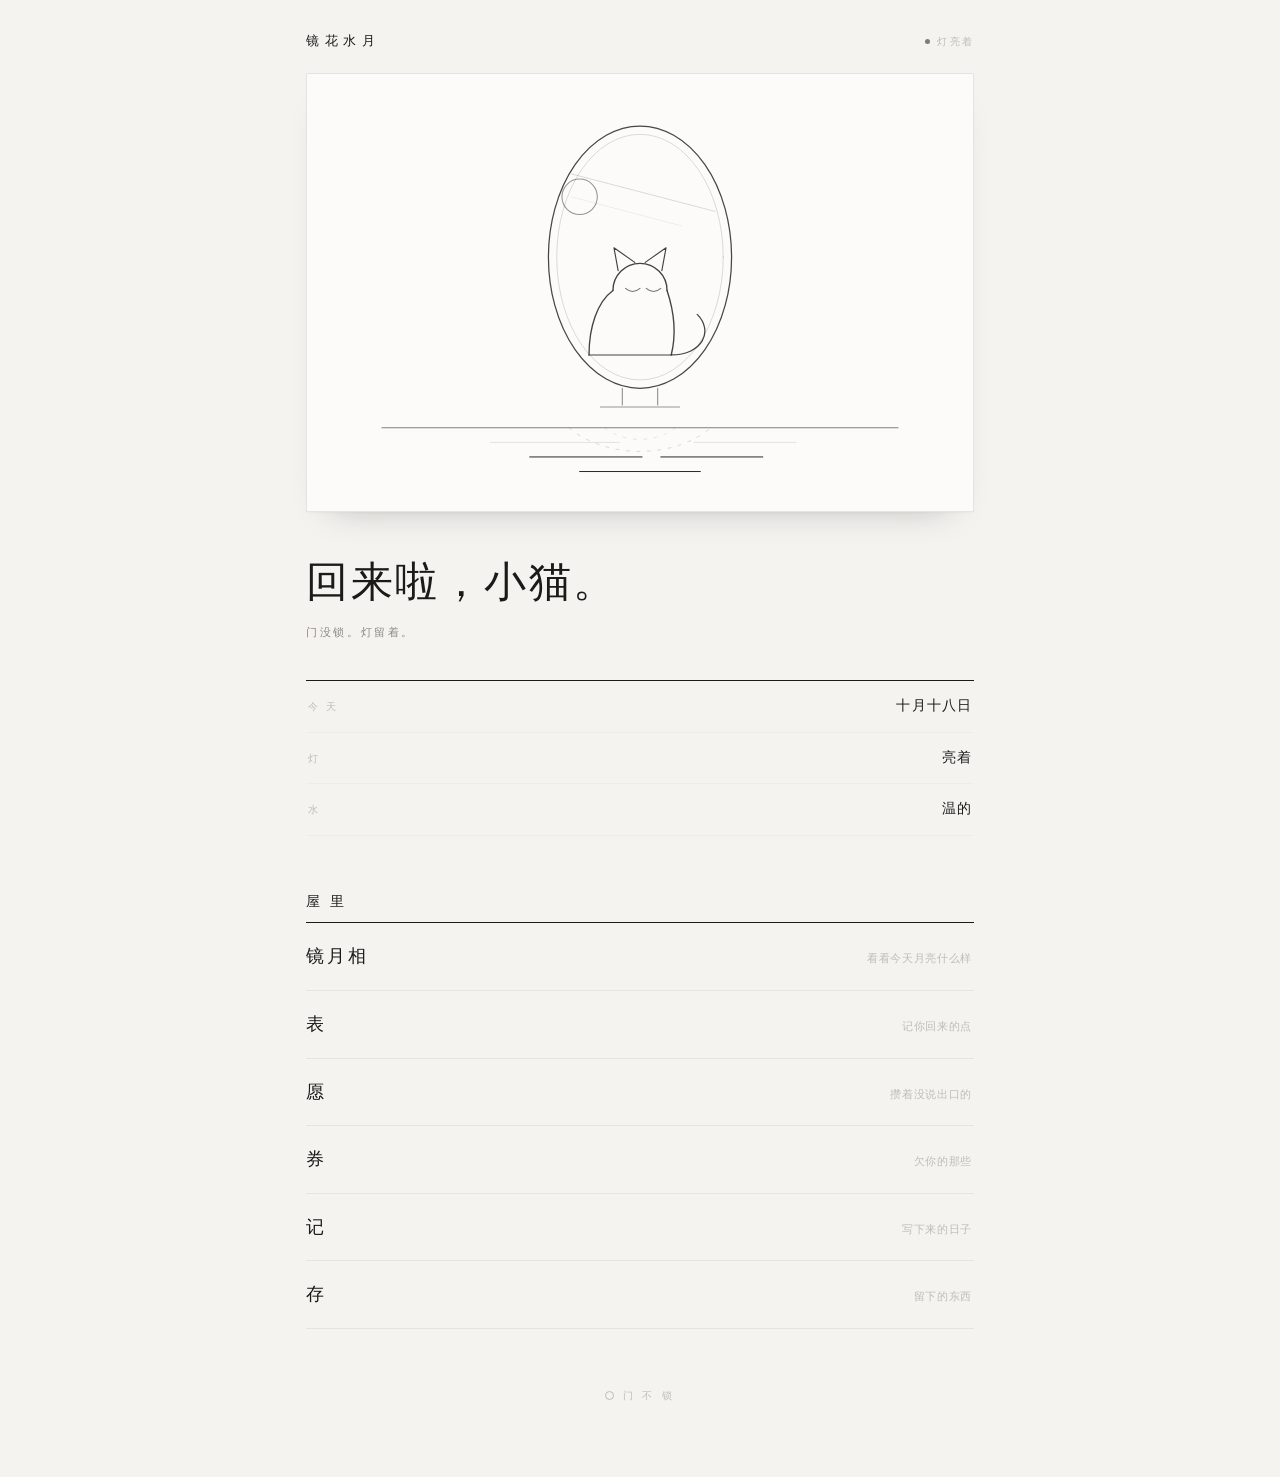
==== home.html @ 8ab1d460 "home: 门厅首页 · 镜中一只猫" ====
<!doctype html>
<html lang="zh">
<head>
<meta charset="utf-8">
<meta name="viewport" content="width=device-width,initial-scale=1,viewport-fit=cover">
<meta name="theme-color" content="#F4F3F0">
<title>镜花水月</title>
<style>
:root{
  --paper:#F4F3F0;
  --card:#FCFBF9;
  --ink:#1B1A18;
  --mid:#8B8880;
  --pale:#BFBCB5;
  --line:#E6E4DF;
  --hair:#EEECE8;
  --serif:"Songti SC","Noto Serif CJK SC","Source Han Serif SC",Georgia,serif;
  --sans:"PingFang SC","Noto Sans CJK SC",system-ui,-apple-system,sans-serif;
}
*{box-sizing:border-box;margin:0;padding:0}
body{
  background:var(--paper);color:var(--ink);
  font-family:var(--sans);font-size:14px;line-height:1.75;
  padding:0 0 72px;-webkit-font-smoothing:antialiased;
}
.page{max-width:720px;margin:0 auto;padding:0 26px}

/* 门楣 */
.top{display:flex;align-items:center;justify-content:space-between;padding:30px 0 20px}
.top .name{font-family:var(--serif);font-size:13px;letter-spacing:.44em}
.top .lamp{display:flex;align-items:center;gap:7px;font-size:10px;letter-spacing:.22em;color:var(--pale)}
.top .dot{width:5px;height:5px;border-radius:50%;background:var(--ink);opacity:.55;animation:lamp 5.5s ease-in-out infinite}

/* 镜 */
.mirror{
  background:var(--card);border:1px solid var(--line);
  box-shadow:0 1px 2px rgba(27,26,24,.03),0 18px 34px -26px rgba(27,26,24,.35);
}
.mirror svg{display:block;width:100%;height:auto}

/* 门口那句话 */
.door{padding:42px 0 38px}
.door h1{
  font-family:var(--serif);font-weight:400;
  font-size:clamp(29px,7.2vw,42px);letter-spacing:.06em;line-height:1.36;
}
.door p{margin-top:12px;font-size:11px;letter-spacing:.24em;color:var(--mid)}

/* 今天 */
.now{border-top:1px solid var(--ink);border-bottom:1px solid var(--hair)}
.now div{display:flex;align-items:baseline;justify-content:space-between;padding:13px 2px;border-bottom:1px solid var(--hair)}
.now div:last-child{border-bottom:0}
.now dt{font-size:10px;letter-spacing:.26em;color:var(--pale)}
.now dd{font-family:var(--serif);font-size:14px;letter-spacing:.08em}

/* 屋里 */
.rooms{margin-top:54px}
.rooms .head{padding-bottom:9px;border-bottom:1px solid var(--ink);font-family:var(--serif);font-size:13.5px;letter-spacing:.26em}
.rooms a{
  position:relative;display:flex;align-items:baseline;gap:14px;
  padding:18px 2px 18px 0;border-bottom:1px solid var(--line);
  text-decoration:none;color:inherit;
  transition:padding-left .3s ease,border-color .3s ease;
}
.rooms a::before{
  content:"";position:absolute;left:0;top:50%;
  width:0;height:1px;background:var(--ink);opacity:0;
  transition:width .3s ease,opacity .3s ease;
}
.rooms a b{font-family:var(--serif);font-weight:400;font-size:17.5px;letter-spacing:.18em}
.rooms a em{
  margin-left:auto;font-style:normal;font-size:11px;letter-spacing:.06em;
  color:var(--pale);transition:color .3s ease;
}
.rooms a:hover{padding-left:22px;border-color:var(--pale)}
.rooms a:hover::before{width:14px;opacity:.7}
.rooms a:hover em{color:var(--mid)}

/* 脚 */
footer{margin-top:58px;display:flex;align-items:center;justify-content:center;gap:9px}
footer .k{width:9px;height:9px;border:1px solid var(--pale);border-radius:50%}
footer span{font-size:10px;letter-spacing:.3em;color:var(--pale)}

@keyframes lamp{0%,100%{opacity:.2}50%{opacity:.7}}
@keyframes shiver{0%,100%{opacity:.14}50%{opacity:.4}}
.shiver{animation:shiver 8s ease-in-out infinite}
.shiver.s1{animation-delay:-2.6s}
.shiver.s2{animation-delay:-5.2s}
@media (prefers-reduced-motion:reduce){.dot,.shiver{animation:none}}

@media (max-width:400px){.page{padding:0 20px}}
</style>
</head>
<body>
<main class="page">

  <header class="top">
    <span class="name">镜花水月</span>
    <span class="lamp"><i class="dot"></i>灯亮着</span>
  </header>

  <figure class="mirror">
    <svg viewBox="0 0 640 420" role="img" aria-label="镜子里一只猫，和一枚月。">
      <g fill="none" stroke="#1B1A18" stroke-linecap="round" stroke-linejoin="round">

        <!-- 镜。椭圆。 -->
        <ellipse cx="320" cy="176" rx="88" ry="126" stroke-width="1.2" opacity=".8"/>
        <ellipse cx="320" cy="176" rx="80" ry="118" stroke-width=".7" opacity=".2"/>

        <!-- 镜里一道斜光 -->
        <path d="M254 96 L392 132" stroke-width=".7" opacity=".2"/>
        <path d="M254 118 L360 146" stroke-width=".5" opacity=".12"/>

        <!-- 镜里那只猫。坐着的侧影。 -->
        <g opacity=".82">
          <path d="M294 208 A26 26 0 0 1 346 208" stroke-width="1.3"/>
          <path d="M299 189 L295 167 L315 181" stroke-width="1.1"/>
          <path d="M341 189 L345 167 L325 181" stroke-width="1.1"/>
          <path d="M294 208 C279 219 271 243 271 270" stroke-width="1.3"/>
          <path d="M346 208 C354 232 354 254 350 270" stroke-width="1.3"/>
          <path d="M271 270 L350 270" stroke-width="1.1"/>
          <path d="M350 270 C380 270 391 247 375 231" stroke-width="1.2"/>
        </g>
        <!-- 眼睛。闭着。 -->
        <path d="M306 206 q7 6 14 0" stroke-width="1" opacity=".6"/>
        <path d="M326 206 q7 6 14 0" stroke-width="1" opacity=".6"/>

        <!-- 月 -->
        <circle cx="262" cy="118" r="17" stroke-width="1" opacity=".45"/>

        <!-- 镜脚与地面 -->
        <path d="M303 302 L303 318 M337 302 L337 318" stroke-width="1" opacity=".5"/>
        <path d="M282 320 L358 320" stroke-width="1" opacity=".45"/>
        <path d="M72 340 L568 340" stroke-width="1" opacity=".55"/>
      </g>

      <!-- 倒影 -->
      <g fill="none" stroke="#1B1A18" stroke-linecap="round" stroke-dasharray="3 7">
        <path d="M252 340 A88 62 0 0 0 388 340" stroke-width=".8" opacity=".18"/>
        <path d="M286 340 A46 34 0 0 0 354 340" stroke-width=".8" opacity=".12"/>
      </g>

      <!-- 水纹。三档错开呼吸。 -->
      <g fill="none" stroke="#1B1A18" stroke-linecap="round">
        <path d="M176 354 L300 354" stroke-width=".8" opacity=".14"/>
        <path d="M372 354 L470 354" stroke-width=".8" opacity=".14"/>
      </g>
      <g class="shiver" fill="none" stroke="#1B1A18" stroke-linecap="round">
        <path d="M214 368 L322 368" stroke-width=".9"/>
      </g>
      <g class="shiver s1" fill="none" stroke="#1B1A18" stroke-linecap="round">
        <path d="M340 368 L438 368" stroke-width=".9"/>
      </g>
      <g class="shiver s2" fill="none" stroke="#1B1A18" stroke-linecap="round">
        <path d="M262 382 L378 382" stroke-width=".9"/>
      </g>
    </svg>
  </figure>

  <section class="door">
    <h1>回来啦，小猫。</h1>
    <p>门没锁。灯留着。</p>
  </section>

  <dl class="now">
    <div><dt>今 天</dt><dd>十月十八日</dd></div>
    <div><dt>灯</dt><dd>亮着</dd></div>
    <div><dt>水</dt><dd>温的</dd></div>
  </dl>

  <nav class="rooms">
    <div class="head">屋 里</div>
    <a href="#"><b>镜月相</b><em>看看今天月亮什么样</em></a>
    <a href="#"><b>表</b><em>记你回来的点</em></a>
    <a href="#"><b>愿</b><em>攒着没说出口的</em></a>
    <a href="#"><b>券</b><em>欠你的那些</em></a>
    <a href="#"><b>记</b><em>写下来的日子</em></a>
    <a href="#"><b>存</b><em>留下的东西</em></a>
  </nav>

  <footer>
    <i class="k"></i><span>门 不 锁</span>
  </footer>

</main>
</body>
</html>
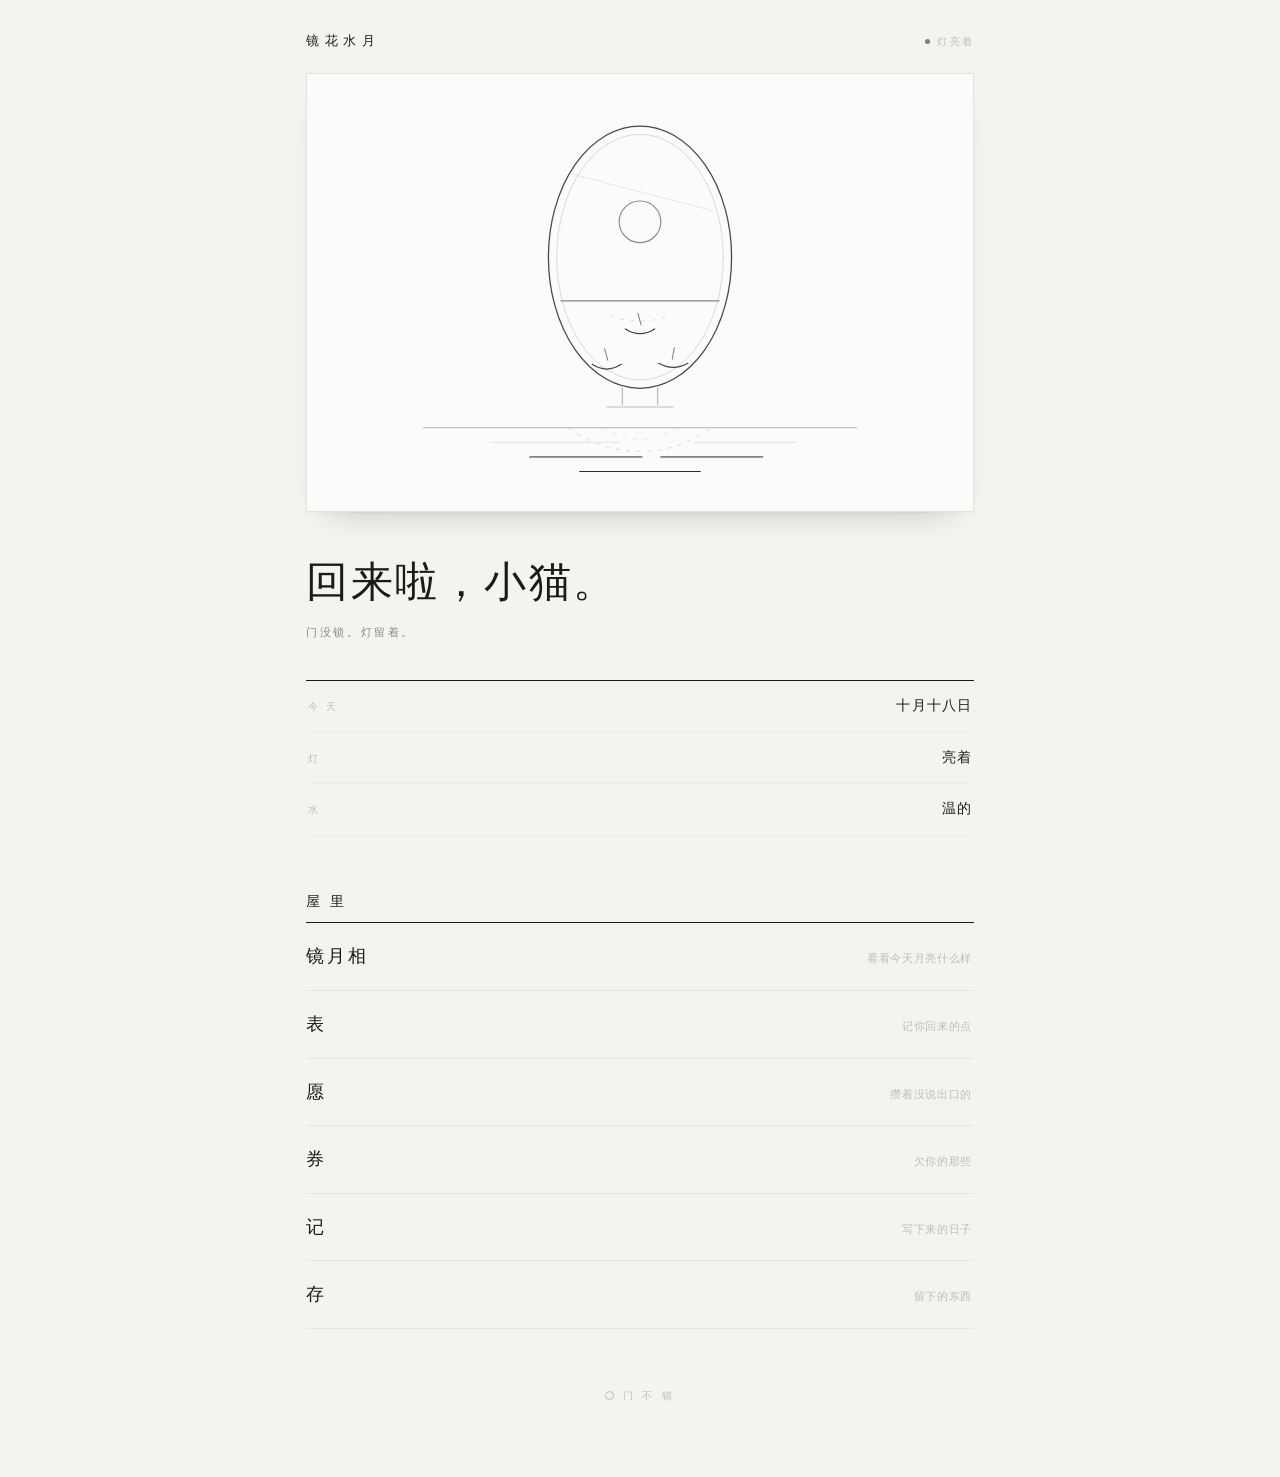
==== commit 9e1f9558: "镜里换成一汪水。水里藏着淼" ====
--- a/home.html
+++ b/home.html
@@ -100,38 +100,39 @@
   </header>
 
   <figure class="mirror">
-    <svg viewBox="0 0 640 420" role="img" aria-label="镜子里一只猫，和一枚月。">
+    <svg viewBox="0 0 640 420" role="img" aria-label="镜里一汪水，水上一枚月。">
       <g fill="none" stroke="#1B1A18" stroke-linecap="round" stroke-linejoin="round">
 
         <!-- 镜。椭圆。 -->
         <ellipse cx="320" cy="176" rx="88" ry="126" stroke-width="1.2" opacity=".8"/>
         <ellipse cx="320" cy="176" rx="80" ry="118" stroke-width=".7" opacity=".2"/>
+        <!-- 镜里一道斜光 -->
+        <path d="M254 96 L392 132" stroke-width=".6" opacity=".14"/>
 
-        <!-- 镜里一道斜光 -->
-        <path d="M254 96 L392 132" stroke-width=".7" opacity=".2"/>
-        <path d="M254 118 L360 146" stroke-width=".5" opacity=".12"/>
+        <!-- 镜里一枚月 -->
+        <circle cx="320" cy="142" r="20" stroke-width="1.1" opacity=".5"/>
 
-        <!-- 镜里那只猫。坐着的侧影。 -->
-        <g opacity=".82">
-          <path d="M294 208 A26 26 0 0 1 346 208" stroke-width="1.3"/>
-          <path d="M299 189 L295 167 L315 181" stroke-width="1.1"/>
-          <path d="M341 189 L345 167 L325 181" stroke-width="1.1"/>
-          <path d="M294 208 C279 219 271 243 271 270" stroke-width="1.3"/>
-          <path d="M346 208 C354 232 354 254 350 270" stroke-width="1.3"/>
-          <path d="M271 270 L350 270" stroke-width="1.1"/>
-          <path d="M350 270 C380 270 391 247 375 231" stroke-width="1.2"/>
-        </g>
-        <!-- 眼睛。闭着。 -->
-        <path d="M306 206 q7 6 14 0" stroke-width="1" opacity=".6"/>
-        <path d="M326 206 q7 6 14 0" stroke-width="1" opacity=".6"/>
+        <!-- 镜里一汪水。水面一条线。 -->
+        <path d="M244 218 L396 218" stroke-width="1" opacity=".5"/>
 
-        <!-- 月 -->
-        <circle cx="262" cy="118" r="17" stroke-width="1" opacity=".45"/>
+        <!-- 水里的月影 -->
+        <path d="M292 232 A44 24 0 0 0 348 232" stroke-width=".8" opacity=".16"
+              stroke-dasharray="3 7"/>
+
+        <!-- 淼。上面一个水。 -->
+        <path d="M306 245 Q320 254 334 245" stroke-width="1.2" opacity=".82"/>
+        <path d="M321 241 L318 230" stroke-width="1" opacity=".55"/>
+        <!-- 下面两个水。 -->
+        <path d="M274 279 Q288 288 302 279" stroke-width="1.2" opacity=".82"/>
+        <path d="M289 275 L286 264" stroke-width="1" opacity=".55"/>
+        <path d="M338 278 Q352 286 366 278" stroke-width="1.2" opacity=".82"/>
+        <path d="M351 274 L353 263" stroke-width="1" opacity=".55"/>
+
 
         <!-- 镜脚与地面 -->
-        <path d="M303 302 L303 318 M337 302 L337 318" stroke-width="1" opacity=".5"/>
-        <path d="M282 320 L358 320" stroke-width="1" opacity=".45"/>
-        <path d="M72 340 L568 340" stroke-width="1" opacity=".55"/>
+        <path d="M303 302 L303 318 M337 302 L337 318" stroke-width="1" opacity=".35"/>
+        <path d="M288 320 L352 320" stroke-width="1" opacity=".28"/>
+        <path d="M112 340 L528 340" stroke-width="1" opacity=".32"/>
       </g>
 
       <!-- 倒影 -->
